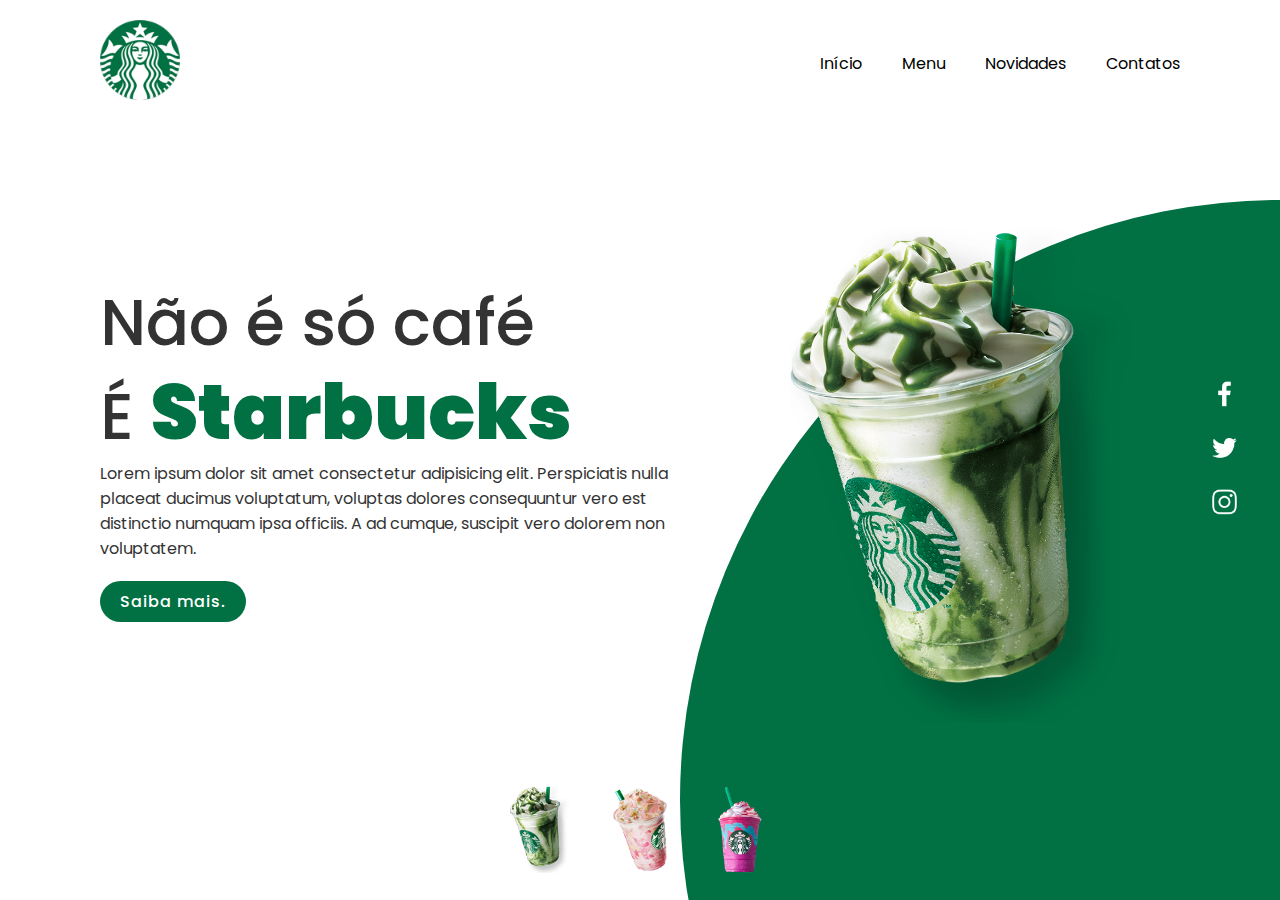
==== index.html @ e021614d "Projeto finalizado" ====
<!DOCTYPE html>
<html lang="pt-br">
<head>
    <meta charset="UTF-8">
    <meta http-equiv="X-UA-Compatible" content="IE=edge">
    <meta name="viewport" content="width=device-width, initial-scale=1.0">
    <link rel="stylesheet" href="./style.css">
    <title>Starbucks</title>
</head>
<body>
    <section>
        <div class="circle"></div>
        <header>
            <a href="#"><img src="./folder/logo.png"  class="logo"></a>
            <ul>
                <li><a href="#">Início</a></li>
                <li><a href="#">Menu</a></li>
                <li><a href="#">Novidades</a></li>
                <li><a href="#">Contatos</a></li>
            </ul>
        </header>
        <div class="content">
            <div class="textBox">
                <h2>Não é só café<br>É <span>Starbucks</span></h2>
                <p>Lorem ipsum dolor sit amet consectetur adipisicing elit. Perspiciatis nulla placeat ducimus voluptatum, voluptas dolores consequuntur vero est distinctio numquam ipsa officiis. A ad cumque, suscipit vero dolorem non voluptatem.</p>
                <a href="#">Saiba mais.</a>
            </div>
            <div class="imgBox">
                <img src="./folder/img1.png" class="starbucks">
            </div>
        </div>
        <ul class="thumb">
            <li><img src="./folder/thumb1.png" onclick="imgSlider('./folder/img1.png');changeCircleColor('#017143')"></li>
            <li><img src="./folder/thumb2.png" onclick="imgSlider('./folder/img2.png');changeCircleColor('#eb7495')"></li>
            <li><img src="./folder/thumb3.png" onclick="imgSlider('./folder/img3.png');changeCircleColor('#d752b1')"></li>
        </ul>
        <ul class="sci">
            <li><a href="#"><img src="./folder/facebook.png" alt=""></a></li>
            <li><a href="#"><img src="./folder/twitter.png" alt=""></a></li>
            <li><a href="#"><img src="./folder/instagram.png" alt=""></a></li>
        </ul>
    </section>
    <script type="text/javascript">
        function imgSlider(anything){
            document.querySelector('.starbucks').src = anything;
        }

        function changeCircleColor(color){
            const circle = document.querySelector('.circle');
            circle.style.background = color;
        }
    </script>
</body>
</html>
---- style.css ----
@import url('https://fonts.googleapis.com/css?family=Poppins:200, 300, 400, 500, 600, 700, 800, 900&display=swap');

*{
    margin: 0;
    padding: 0;
    box-sizing: border-box;
    font-family: 'Poppins', sans-serif;
}

section{
    position: relative;
    width: 100%;
    min-height: 100vh;
    padding: 100px;
    display: flex;
    justify-content: space-between;
    align-items: center;
    
}

header{
    position: absolute;
    top: 0;
    left: 0;
    width: 100%;
    padding: 20px 100px;
    display: flex;
    justify-content: space-between;
    align-items: center;
}

header .logo{
    position: relative;
    max-width: 80px;
}

header ul{
    position: relative;
    display: flex;
}

header ul li{
    list-style: none;
}

header ul li a{
    display: inline-block;
    color: black;
    font-weight: 400;
    margin-left: 40px;
    text-decoration: none;
}

.content{
    position: relative;
    width: 100%;
    display: flex;
    justify-content: space-between;
    align-items: center;
}

.content .textBox{
    position: relative;
    max-width: 600px;
}

.content .textBox h2{
    color: #333;
    font-size: 4em;
    line-height: 1.4em;
    font-weight: 500;
}

.content .textBox h2 span{
    color: #017143;
    font-size: 1.2em;
    font-weight: 900;
}

.content .textBox p{
    color: #333;
}

.content .textBox a{
    display: inline-block;
    margin-top: 20px;
    padding: 8px 20px;
    background: #017143;
    color: #fff;
    border-radius: 40px;
    font-weight: 500;
    letter-spacing: 1px;
    text-decoration: none;
}

.content .imgBox{
    width: 600px;
    display: flex;
    justify-content: flex-end;
    padding-right: 50px;
    margin-top: 50px;
}

.content .imgBox img{
    max-width: 340px;
}

.thumb{
    position: absolute;
    left: 50%;
    bottom: 20px;
    transform: translateX(-50%);
    display: flex;
}

.thumb li{
    list-style: none;
    display: inline-block;
    margin: 0 20px;
    cursor: pointer;
}

.thumb li:hover{
    transform: translateY(-15px);
}

.thumb li img{
    max-width: 60px;
}

.sci{
    position: absolute;
    top: 50%;
    right: 30px;
    transform: translateY(-50%);
    display: flex;
    justify-content: center;
    align-items: center;
    flex-direction: column;
}

.sci li{
    list-style: none;
}

.sci li a{
    display: inline-block;
    margin: 5px;
    transform: scale(0.6);
    filter: invert(1);
}

.circle{
    position: absolute;
    top: 0;
    left: 0;
    width: 100%;
    height: 100%;
    background: #017143;
    clip-path: circle(600px at right 800px);
}
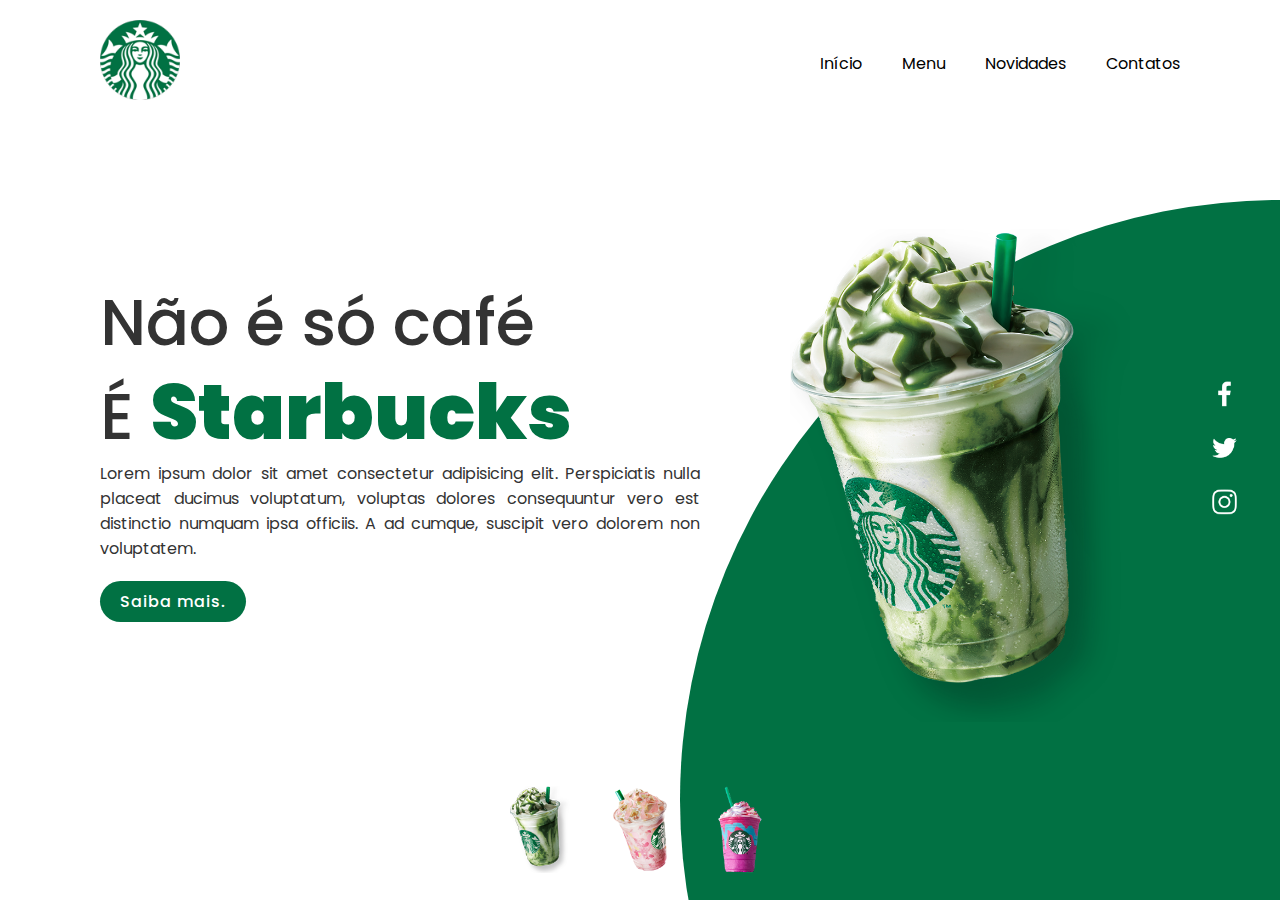
==== commit 368d6b78: "fix: delegando arquivos js" ====
--- a/index.html
+++ b/index.html
@@ -40,15 +40,6 @@
             <li><a href="#"><img src="./folder/instagram.png" alt=""></a></li>
         </ul>
     </section>
-    <script type="text/javascript">
-        function imgSlider(anything){
-            document.querySelector('.starbucks').src = anything;
-        }
-
-        function changeCircleColor(color){
-            const circle = document.querySelector('.circle');
-            circle.style.background = color;
-        }
-    </script>
+    <script defer src="./main.js"> </script>
 </body>
 </html>--- a/style.css
+++ b/style.css
@@ -79,6 +79,7 @@
 
 .content .textBox p{
     color: #333;
+    text-align: justify;
 }
 
 .content .textBox a{
